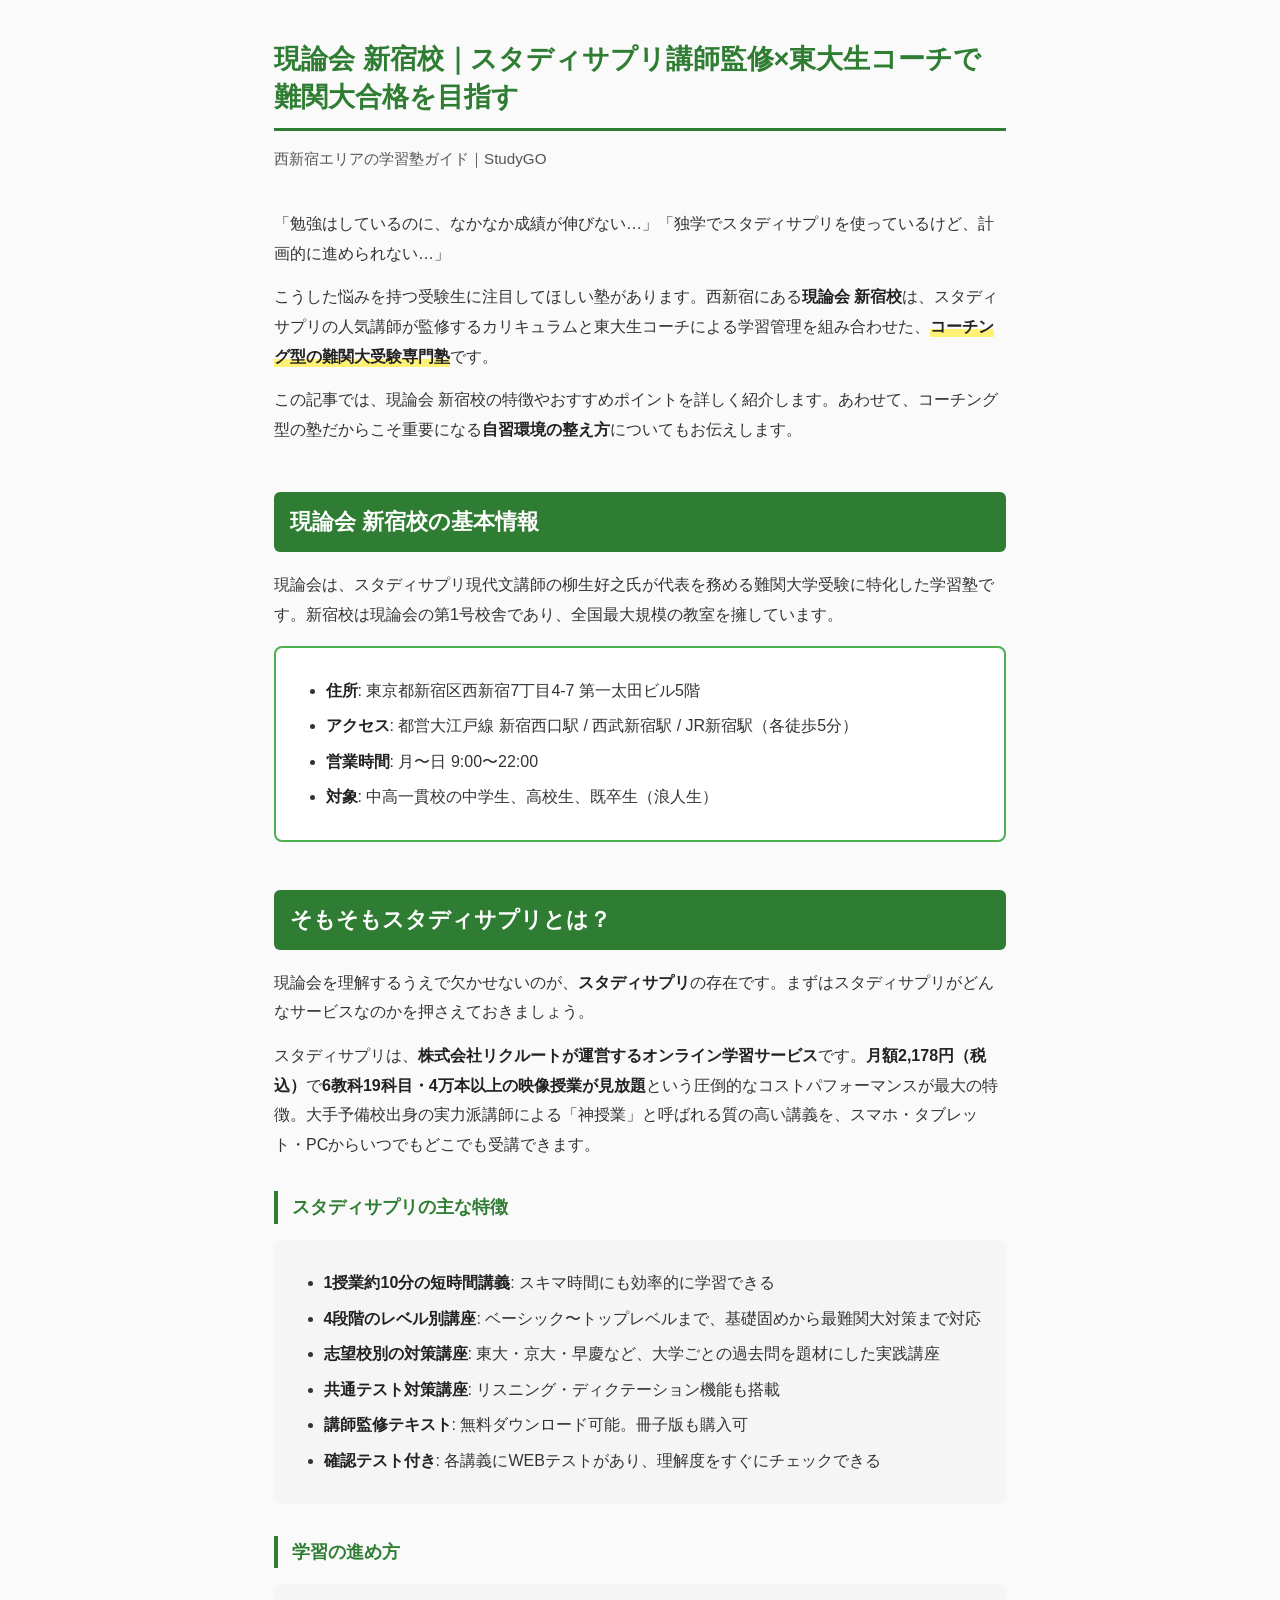
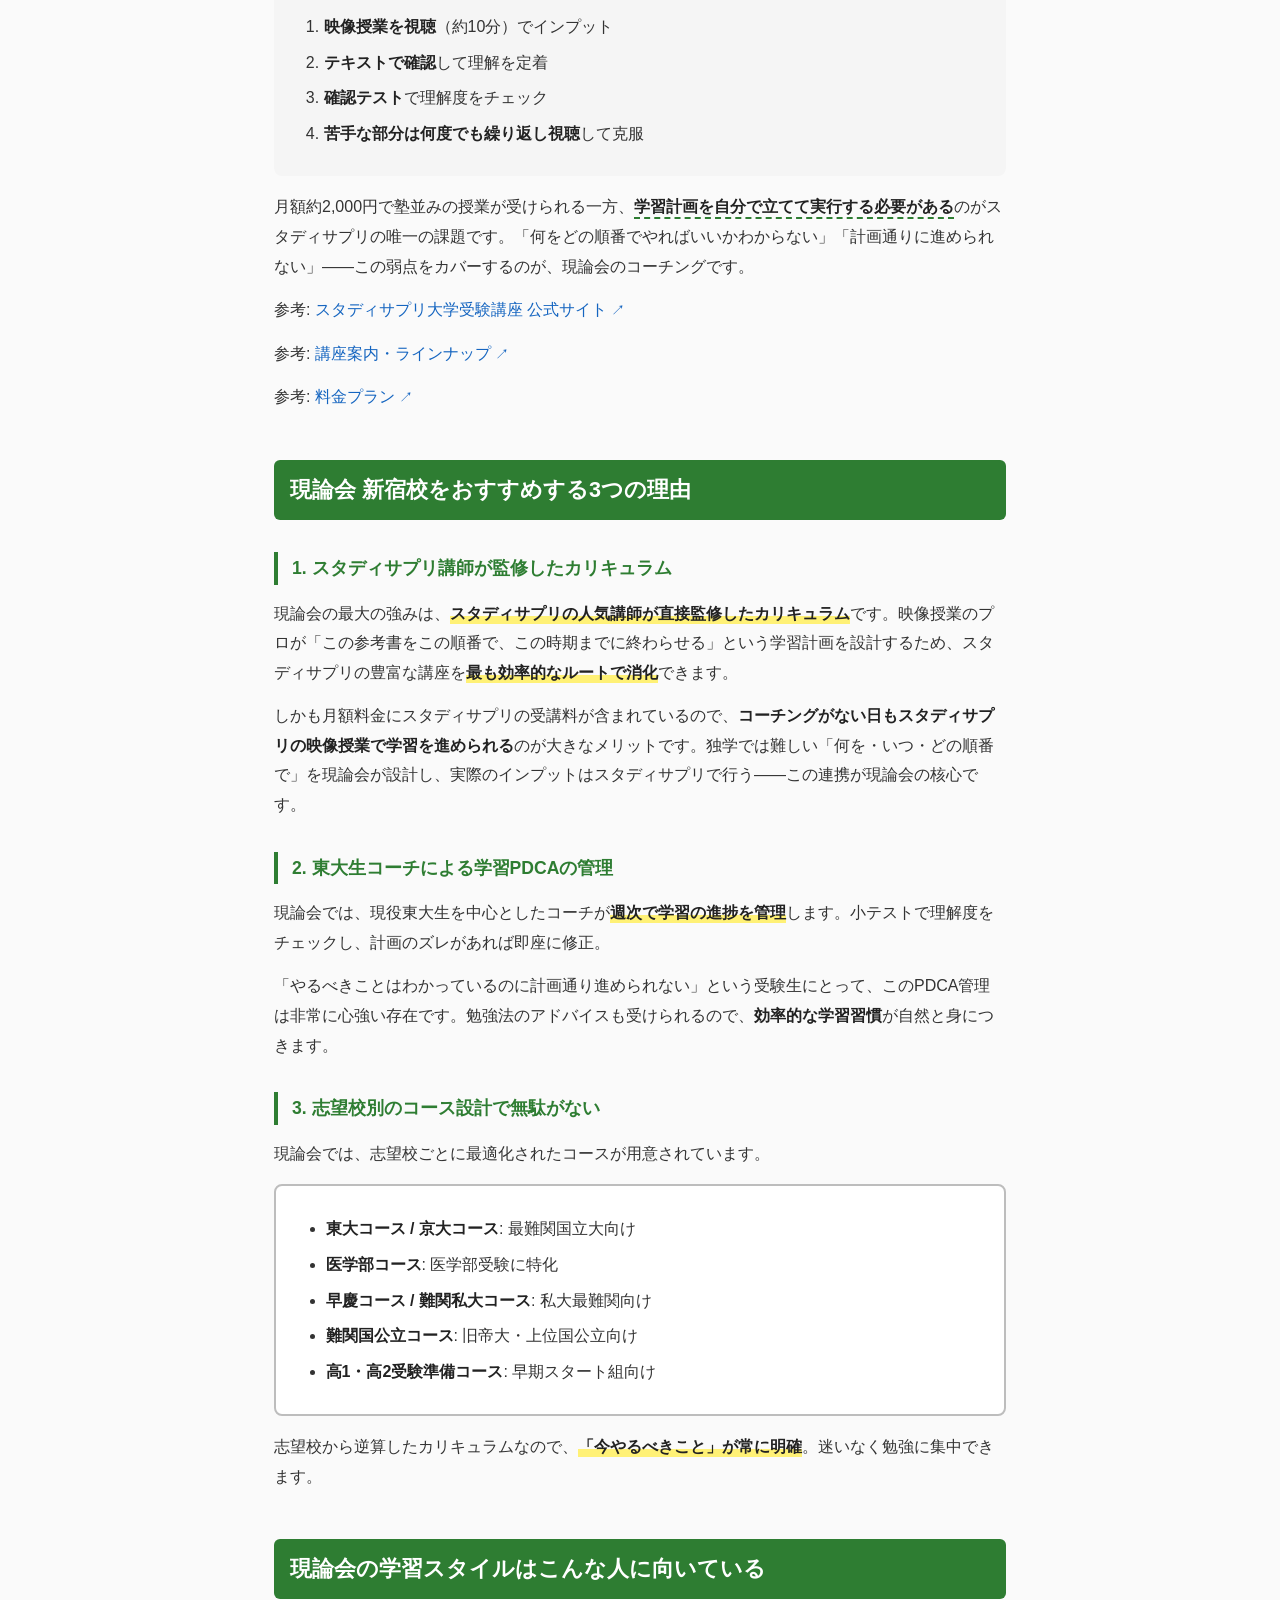
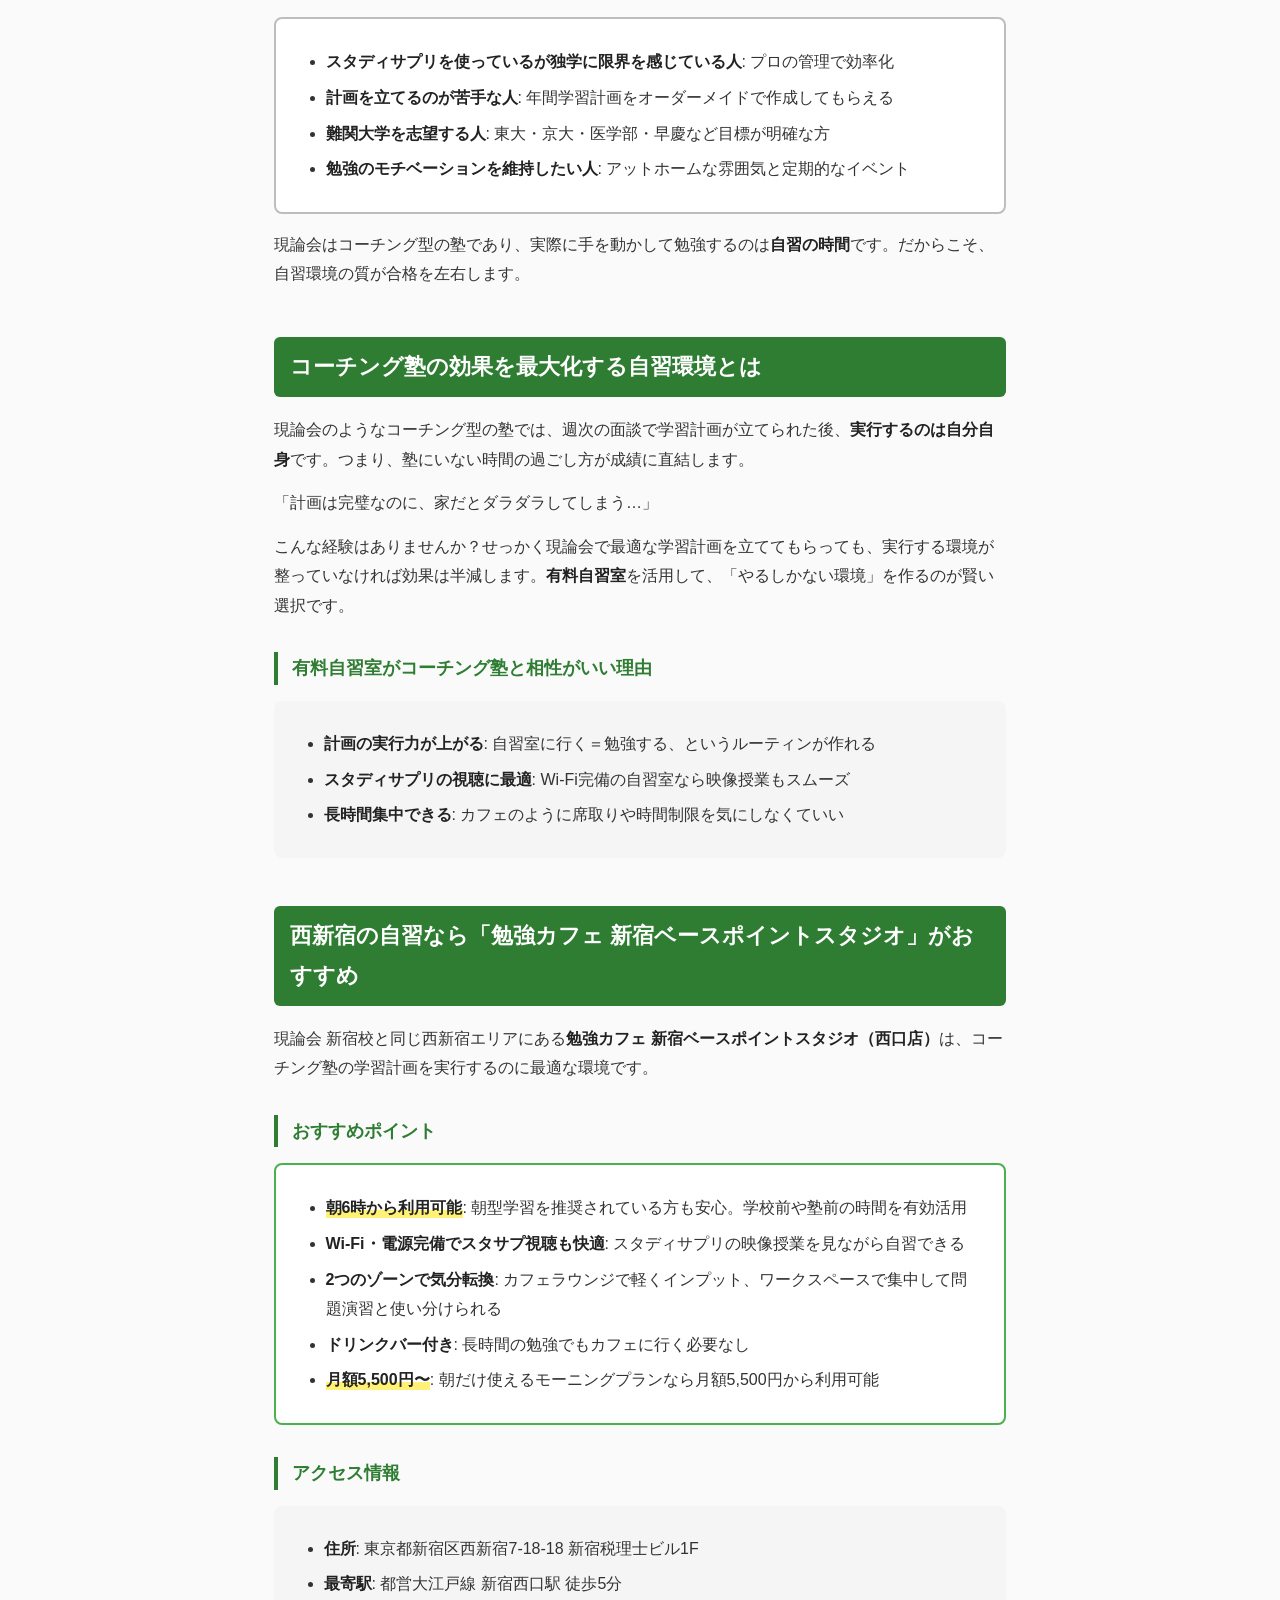
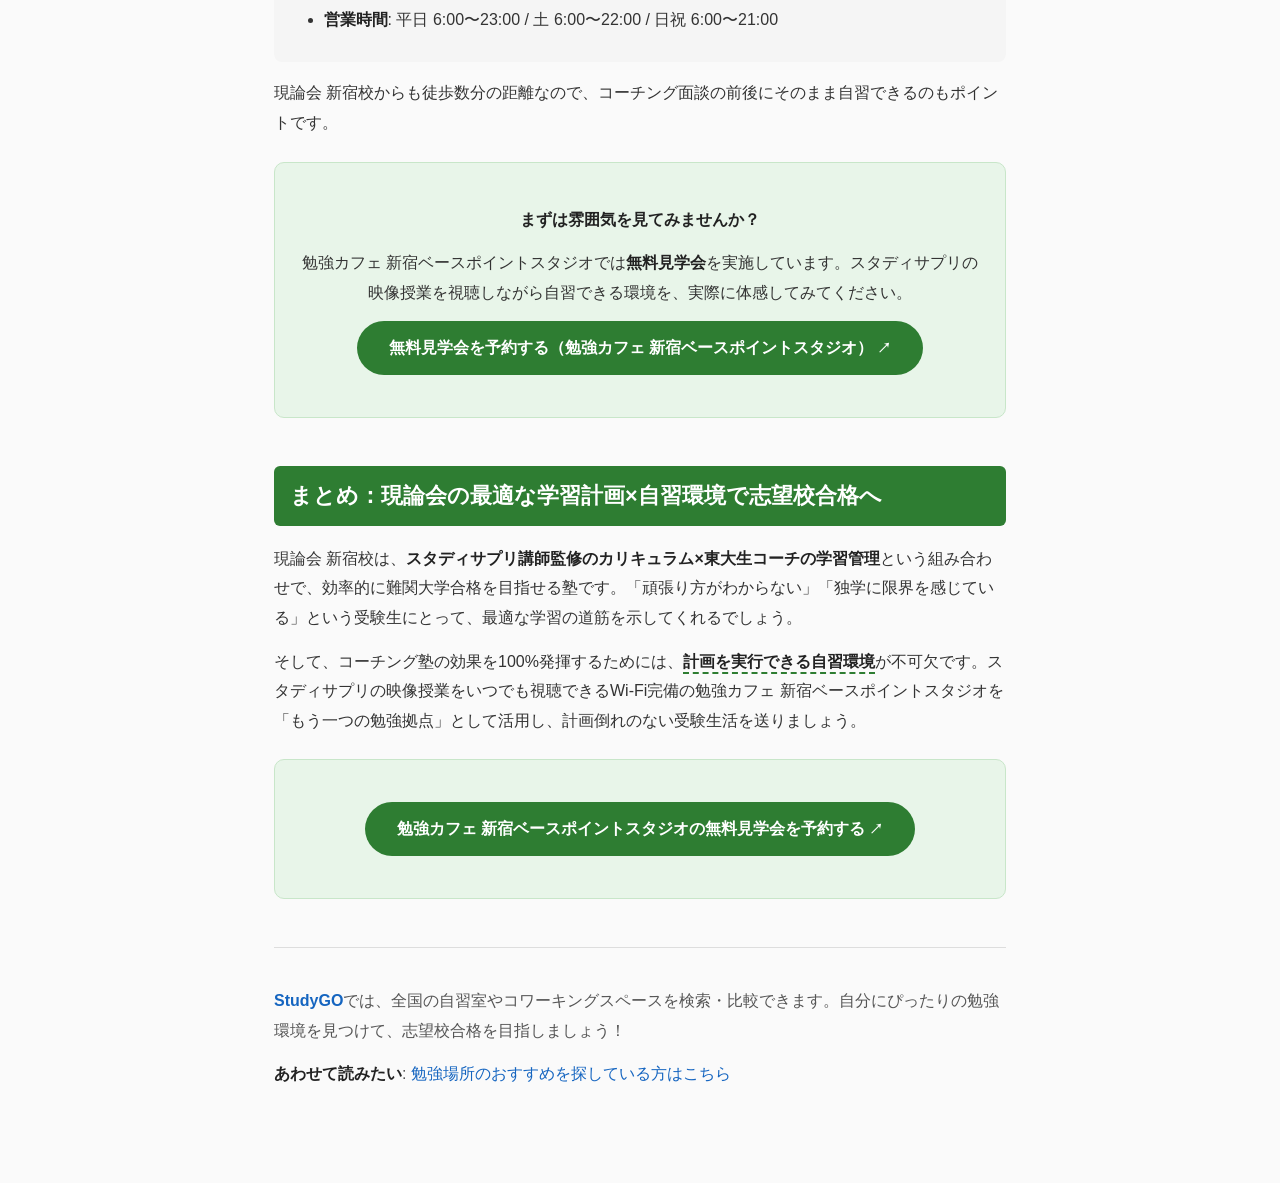
==== method-nishishinjuku-genronkai/index.html @ 53357ada "Add genronkai article preview and index page Co-Authored-By: Claude Opus 4.6 (1M context) <noreply@a" ====
<!DOCTYPE html>
<html lang="ja">
<head>
<meta charset="UTF-8">
<meta name="viewport" content="width=device-width, initial-scale=1.0">
<title>現論会 新宿校｜スタディサプリ講師監修×東大生コーチで難関大合格</title>
<style>
  :root {
    --green: #2e7d32;
    --green-light: #e8f5e9;
    --green-border: #4caf50;
    --gray-bg: #f5f5f5;
    --gray-border: #bdbdbd;
    --text: #333;
    --text-light: #555;
    --marker: linear-gradient(transparent 60%, #fff176 60%);
    --link: #1565c0;
  }
  * { box-sizing: border-box; margin: 0; padding: 0; }
  body {
    font-family: "Hiragino Kaku Gothic ProN", "Noto Sans JP", "Yu Gothic", sans-serif;
    color: var(--text);
    line-height: 1.85;
    max-width: 780px;
    margin: 0 auto;
    padding: 40px 24px 80px;
    background: #fafafa;
  }
  h1 {
    font-size: 1.7rem;
    line-height: 1.4;
    margin-bottom: 12px;
    color: var(--green);
    border-bottom: 3px solid var(--green);
    padding-bottom: 12px;
  }
  .subtitle {
    font-size: 0.95rem;
    color: var(--text-light);
    margin-bottom: 36px;
  }
  h2 {
    font-size: 1.35rem;
    margin: 48px 0 18px;
    padding: 10px 16px;
    background: var(--green);
    color: #fff;
    border-radius: 6px;
  }
  h3 {
    font-size: 1.1rem;
    margin: 32px 0 14px;
    padding-left: 14px;
    border-left: 4px solid var(--green);
    color: var(--green);
  }
  p { margin: 14px 0; font-size: 1rem; }
  a { color: var(--link); text-decoration: none; }
  a:hover { text-decoration: underline; }
  ul, ol { margin: 10px 0; padding-left: 1.6em; }
  li { margin: 6px 0; }
  strong { color: #222; }

  /* WordPress custom classes */
  .line_marker { background: var(--marker); padding: 2px 0; }
  .line_dashed { border-bottom: 2px dashed var(--green); padding-bottom: 2px; }
  .border_green {
    border: 2px solid var(--green-border);
    border-radius: 8px;
    padding: 18px 24px;
    margin: 16px 0;
    background: #fff;
  }
  .border_gray {
    border: 2px solid var(--gray-border);
    border-radius: 8px;
    padding: 18px 24px;
    margin: 16px 0;
    background: #fff;
  }
  .bg_gray {
    background: var(--gray-bg);
    border-radius: 8px;
    padding: 18px 24px;
    margin: 16px 0;
  }
  .bg_green_light {
    background: var(--green-light);
    border-radius: 10px;
    padding: 28px 24px;
    margin: 24px 0;
    border: 1px solid #c8e6c9;
  }
  .alC { text-align: center; }
  .out_link::after { content: " \2197"; font-size: 0.85em; }

  /* CTA button style */
  .bg_green_light a.out_link {
    display: inline-block;
    background: var(--green);
    color: #fff;
    padding: 12px 32px;
    border-radius: 30px;
    font-weight: bold;
    font-size: 1rem;
    transition: background 0.2s;
  }
  .bg_green_light a.out_link:hover {
    background: #1b5e20;
    text-decoration: none;
  }
  .bg_green_light a.out_link::after { content: " \2197"; }

  /* footer */
  .article-footer {
    margin-top: 48px;
    padding-top: 24px;
    border-top: 1px solid #ddd;
    font-size: 0.9rem;
    color: var(--text-light);
  }

  @media (max-width: 600px) {
    body { padding: 20px 16px 60px; }
    h1 { font-size: 1.35rem; }
    h2 { font-size: 1.15rem; }
    .bg_green_light { padding: 20px 16px; }
  }
</style>
</head>
<body>

<h1>現論会 新宿校｜スタディサプリ講師監修×東大生コーチで難関大合格を目指す</h1>
<p class="subtitle">西新宿エリアの学習塾ガイド｜StudyGO</p>

<p>「勉強はしているのに、なかなか成績が伸びない…」「独学でスタディサプリを使っているけど、計画的に進められない…」</p>

<p>こうした悩みを持つ受験生に注目してほしい塾があります。西新宿にある<strong>現論会 新宿校</strong>は、スタディサプリの人気講師が監修するカリキュラムと東大生コーチによる学習管理を組み合わせた、<strong><span class="line_marker">コーチング型の難関大受験専門塾</span></strong>です。</p>

<p>この記事では、現論会 新宿校の特徴やおすすめポイントを詳しく紹介します。あわせて、コーチング型の塾だからこそ重要になる<strong>自習環境の整え方</strong>についてもお伝えします。</p>

<h2>現論会 新宿校の基本情報</h2>

<p>現論会は、スタディサプリ現代文講師の柳生好之氏が代表を務める難関大学受験に特化した学習塾です。新宿校は現論会の第1号校舎であり、全国最大規模の教室を擁しています。</p>

<div class="border_green">
<ul>
<li><strong>住所</strong>: 東京都新宿区西新宿7丁目4-7 第一太田ビル5階</li>
<li><strong>アクセス</strong>: 都営大江戸線 新宿西口駅 / 西武新宿駅 / JR新宿駅（各徒歩5分）</li>
<li><strong>営業時間</strong>: 月〜日 9:00〜22:00</li>
<li><strong>対象</strong>: 中高一貫校の中学生、高校生、既卒生（浪人生）</li>
</ul>
</div>

<h2>そもそもスタディサプリとは？</h2>

<p>現論会を理解するうえで欠かせないのが、<strong>スタディサプリ</strong>の存在です。まずはスタディサプリがどんなサービスなのかを押さえておきましょう。</p>

<p>スタディサプリは、<strong>株式会社リクルートが運営するオンライン学習サービス</strong>です。<strong>月額2,178円（税込）</strong>で<strong>6教科19科目・4万本以上の映像授業が見放題</strong>という圧倒的なコストパフォーマンスが最大の特徴。大手予備校出身の実力派講師による「神授業」と呼ばれる質の高い講義を、スマホ・タブレット・PCからいつでもどこでも受講できます。</p>

<h3>スタディサプリの主な特徴</h3>

<div class="bg_gray">
<ul>
<li><strong>1授業約10分の短時間講義</strong>: スキマ時間にも効率的に学習できる</li>
<li><strong>4段階のレベル別講座</strong>: ベーシック〜トップレベルまで、基礎固めから最難関大対策まで対応</li>
<li><strong>志望校別の対策講座</strong>: 東大・京大・早慶など、大学ごとの過去問を題材にした実践講座</li>
<li><strong>共通テスト対策講座</strong>: リスニング・ディクテーション機能も搭載</li>
<li><strong>講師監修テキスト</strong>: 無料ダウンロード可能。冊子版も購入可</li>
<li><strong>確認テスト付き</strong>: 各講義にWEBテストがあり、理解度をすぐにチェックできる</li>
</ul>
</div>

<h3>学習の進め方</h3>

<div class="bg_gray">
<ol>
<li><strong>映像授業を視聴</strong>（約10分）でインプット</li>
<li><strong>テキストで確認</strong>して理解を定着</li>
<li><strong>確認テスト</strong>で理解度をチェック</li>
<li><strong>苦手な部分は何度でも繰り返し視聴</strong>して克服</li>
</ol>
</div>

<p>月額約2,000円で塾並みの授業が受けられる一方、<strong><span class="line_dashed">学習計画を自分で立てて実行する必要がある</span></strong>のがスタディサプリの唯一の課題です。「何をどの順番でやればいいかわからない」「計画通りに進められない」——この弱点をカバーするのが、現論会のコーチングです。</p>

<p>参考: <a class="out_link" href="https://studysapuri.jp/course/entrance-exam/" target="_blank" rel="noopener">スタディサプリ大学受験講座 公式サイト</a></p>
<p>参考: <a class="out_link" href="https://studysapuri.jp/course/entrance-exam/lineup/" target="_blank" rel="noopener">講座案内・ラインナップ</a></p>
<p>参考: <a class="out_link" href="https://studysapuri.jp/course/entrance-exam/pricing/" target="_blank" rel="noopener">料金プラン</a></p>

<h2>現論会 新宿校をおすすめする3つの理由</h2>

<h3>1. スタディサプリ講師が監修したカリキュラム</h3>

<p>現論会の最大の強みは、<strong><span class="line_marker">スタディサプリの人気講師が直接監修したカリキュラム</span></strong>です。映像授業のプロが「この参考書をこの順番で、この時期までに終わらせる」という学習計画を設計するため、スタディサプリの豊富な講座を<strong><span class="line_marker">最も効率的なルートで消化</span></strong>できます。</p>

<p>しかも月額料金にスタディサプリの受講料が含まれているので、<strong>コーチングがない日もスタディサプリの映像授業で学習を進められる</strong>のが大きなメリットです。独学では難しい「何を・いつ・どの順番で」を現論会が設計し、実際のインプットはスタディサプリで行う——この連携が現論会の核心です。</p>

<h3>2. 東大生コーチによる学習PDCAの管理</h3>

<p>現論会では、現役東大生を中心としたコーチが<strong><span class="line_marker">週次で学習の進捗を管理</span></strong>します。小テストで理解度をチェックし、計画のズレがあれば即座に修正。</p>

<p>「やるべきことはわかっているのに計画通り進められない」という受験生にとって、このPDCA管理は非常に心強い存在です。勉強法のアドバイスも受けられるので、<strong>効率的な学習習慣</strong>が自然と身につきます。</p>

<h3>3. 志望校別のコース設計で無駄がない</h3>

<p>現論会では、志望校ごとに最適化されたコースが用意されています。</p>

<div class="border_gray">
<ul>
<li><strong>東大コース / 京大コース</strong>: 最難関国立大向け</li>
<li><strong>医学部コース</strong>: 医学部受験に特化</li>
<li><strong>早慶コース / 難関私大コース</strong>: 私大最難関向け</li>
<li><strong>難関国公立コース</strong>: 旧帝大・上位国公立向け</li>
<li><strong>高1・高2受験準備コース</strong>: 早期スタート組向け</li>
</ul>
</div>

<p>志望校から逆算したカリキュラムなので、<strong><span class="line_marker">「今やるべきこと」が常に明確</span></strong>。迷いなく勉強に集中できます。</p>

<h2>現論会の学習スタイルはこんな人に向いている</h2>

<div class="border_gray">
<ul>
<li><strong>スタディサプリを使っているが独学に限界を感じている人</strong>: プロの管理で効率化</li>
<li><strong>計画を立てるのが苦手な人</strong>: 年間学習計画をオーダーメイドで作成してもらえる</li>
<li><strong>難関大学を志望する人</strong>: 東大・京大・医学部・早慶など目標が明確な方</li>
<li><strong>勉強のモチベーションを維持したい人</strong>: アットホームな雰囲気と定期的なイベント</li>
</ul>
</div>

<p>現論会はコーチング型の塾であり、実際に手を動かして勉強するのは<strong>自習の時間</strong>です。だからこそ、自習環境の質が合格を左右します。</p>

<h2>コーチング塾の効果を最大化する自習環境とは</h2>

<p>現論会のようなコーチング型の塾では、週次の面談で学習計画が立てられた後、<strong>実行するのは自分自身</strong>です。つまり、塾にいない時間の過ごし方が成績に直結します。</p>

<p>「計画は完璧なのに、家だとダラダラしてしまう…」</p>

<p>こんな経験はありませんか？せっかく現論会で最適な学習計画を立ててもらっても、実行する環境が整っていなければ効果は半減します。<strong>有料自習室</strong>を活用して、「やるしかない環境」を作るのが賢い選択です。</p>

<h3>有料自習室がコーチング塾と相性がいい理由</h3>

<div class="bg_gray">
<ul>
<li><strong>計画の実行力が上がる</strong>: 自習室に行く＝勉強する、というルーティンが作れる</li>
<li><strong>スタディサプリの視聴に最適</strong>: Wi-Fi完備の自習室なら映像授業もスムーズ</li>
<li><strong>長時間集中できる</strong>: カフェのように席取りや時間制限を気にしなくていい</li>
</ul>
</div>

<h2>西新宿の自習なら「勉強カフェ 新宿ベースポイントスタジオ」がおすすめ</h2>

<p>現論会 新宿校と同じ西新宿エリアにある<strong>勉強カフェ 新宿ベースポイントスタジオ（西口店）</strong>は、コーチング塾の学習計画を実行するのに最適な環境です。</p>

<h3>おすすめポイント</h3>

<div class="border_green">
<ul>
<li><strong><span class="line_marker">朝6時から利用可能</span></strong>: 朝型学習を推奨されている方も安心。学校前や塾前の時間を有効活用</li>
<li><strong>Wi-Fi・電源完備でスタサプ視聴も快適</strong>: スタディサプリの映像授業を見ながら自習できる</li>
<li><strong>2つのゾーンで気分転換</strong>: カフェラウンジで軽くインプット、ワークスペースで集中して問題演習と使い分けられる</li>
<li><strong>ドリンクバー付き</strong>: 長時間の勉強でもカフェに行く必要なし</li>
<li><strong><span class="line_marker">月額5,500円〜</span></strong>: 朝だけ使えるモーニングプランなら月額5,500円から利用可能</li>
</ul>
</div>

<h3>アクセス情報</h3>

<div class="bg_gray">
<ul>
<li><strong>住所</strong>: 東京都新宿区西新宿7-18-18 新宿税理士ビル1F</li>
<li><strong>最寄駅</strong>: 都営大江戸線 新宿西口駅 徒歩5分</li>
<li><strong>営業時間</strong>: 平日 6:00〜23:00 / 土 6:00〜22:00 / 日祝 6:00〜21:00</li>
</ul>
</div>

<p>現論会 新宿校からも徒歩数分の距離なので、コーチング面談の前後にそのまま自習できるのもポイントです。</p>

<div class="bg_green_light">
<div class="alC">
<p><strong>まずは雰囲気を見てみませんか？</strong></p>
<p>勉強カフェ 新宿ベースポイントスタジオでは<strong>無料見学会</strong>を実施しています。スタディサプリの映像授業を視聴しながら自習できる環境を、実際に体感してみてください。</p>
<p><a class="out_link" href="https://www.bpstudio.jp/reserve" target="_blank" rel="noopener">無料見学会を予約する（勉強カフェ 新宿ベースポイントスタジオ）</a></p>
</div>
</div>

<h2>まとめ：現論会の最適な学習計画×自習環境で志望校合格へ</h2>

<p>現論会 新宿校は、<strong>スタディサプリ講師監修のカリキュラム×東大生コーチの学習管理</strong>という組み合わせで、効率的に難関大学合格を目指せる塾です。「頑張り方がわからない」「独学に限界を感じている」という受験生にとって、最適な学習の道筋を示してくれるでしょう。</p>

<p>そして、コーチング塾の効果を100%発揮するためには、<strong><span class="line_dashed">計画を実行できる自習環境</span></strong>が不可欠です。スタディサプリの映像授業をいつでも視聴できるWi-Fi完備の勉強カフェ 新宿ベースポイントスタジオを「もう一つの勉強拠点」として活用し、計画倒れのない受験生活を送りましょう。</p>

<div class="bg_green_light">
<div class="alC">
<p><a class="out_link" href="https://www.bpstudio.jp/reserve" target="_blank" rel="noopener">勉強カフェ 新宿ベースポイントスタジオの無料見学会を予約する</a></p>
</div>
</div>

<div class="article-footer">
<p><strong><a href="https://studygo.jp/">StudyGO</a></strong>では、全国の自習室やコワーキングスペースを検索・比較できます。自分にぴったりの勉強環境を見つけて、志望校合格を目指しましょう！</p>
<p style="margin-top:8px;"><strong>あわせて読みたい</strong>: <a href="https://studygo.jp/magazine/method/970">勉強場所のおすすめを探している方はこちら</a></p>
</div>

</body>
</html>
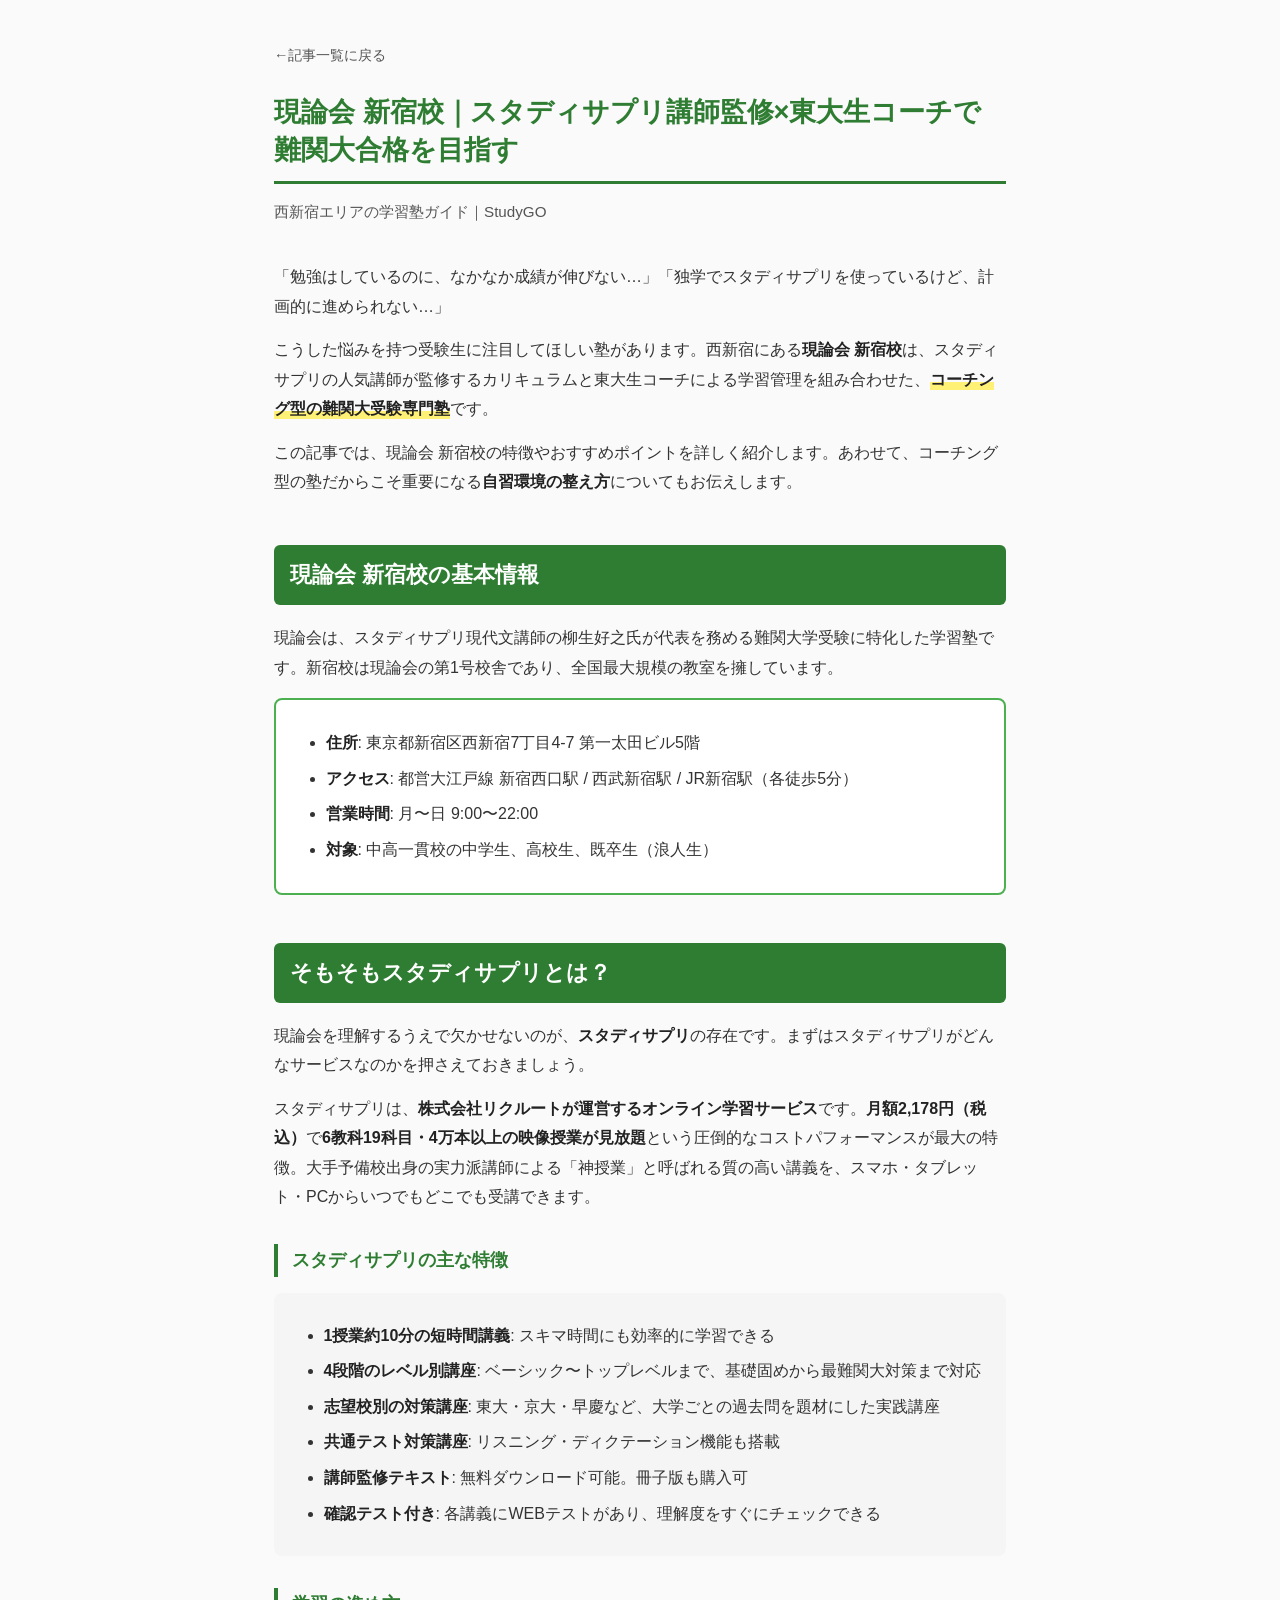
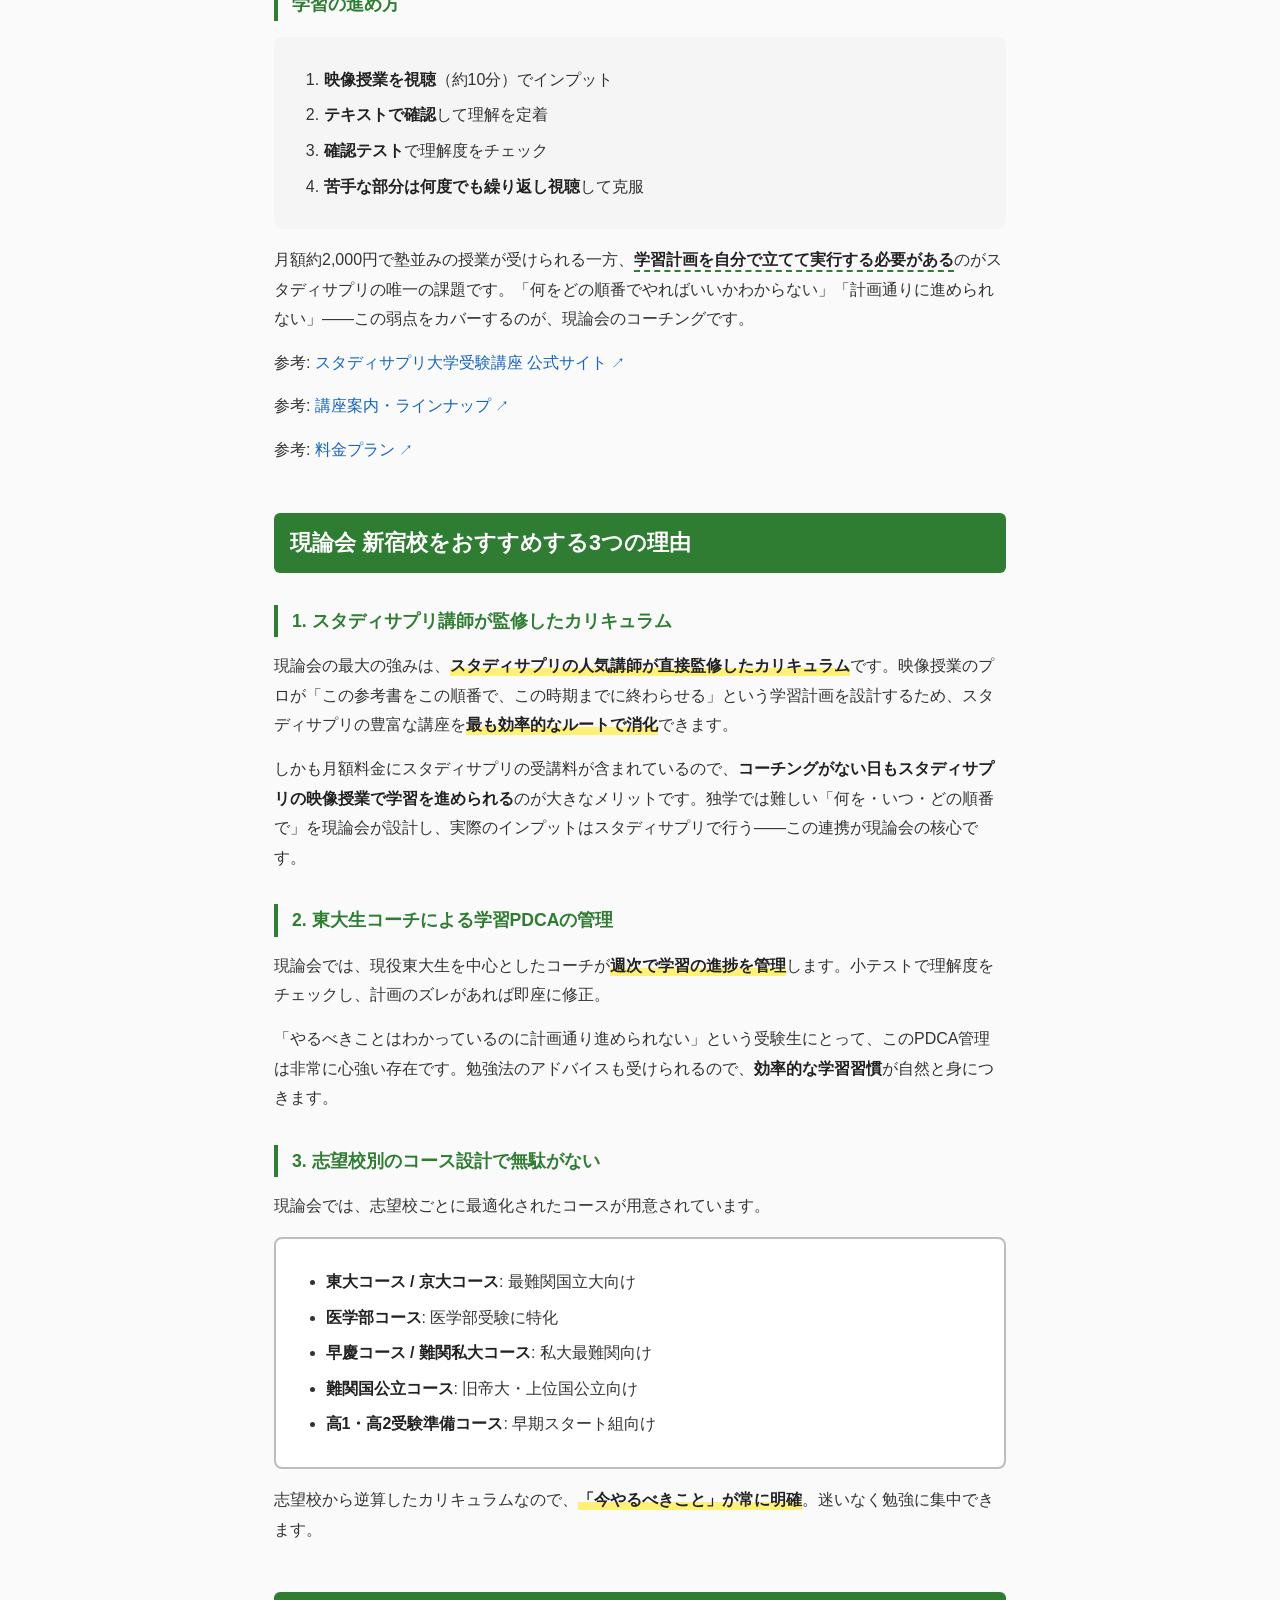
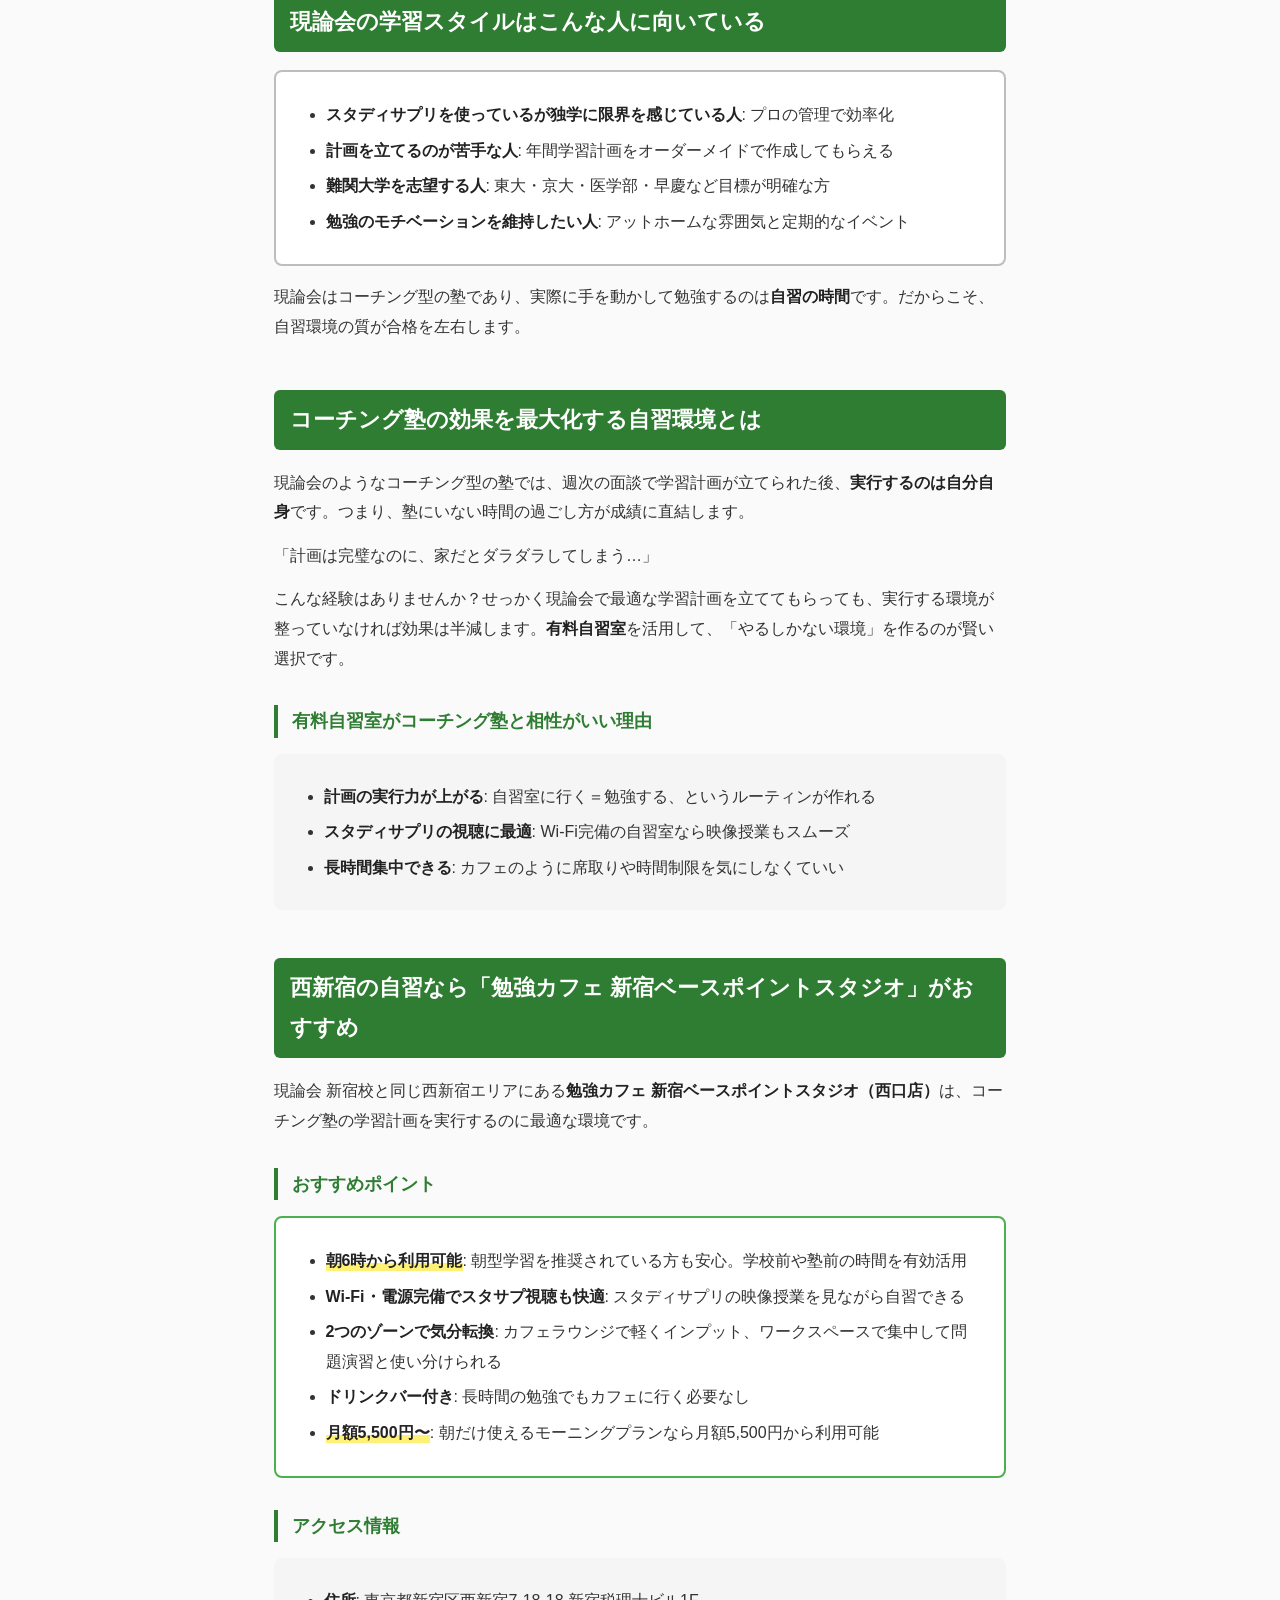
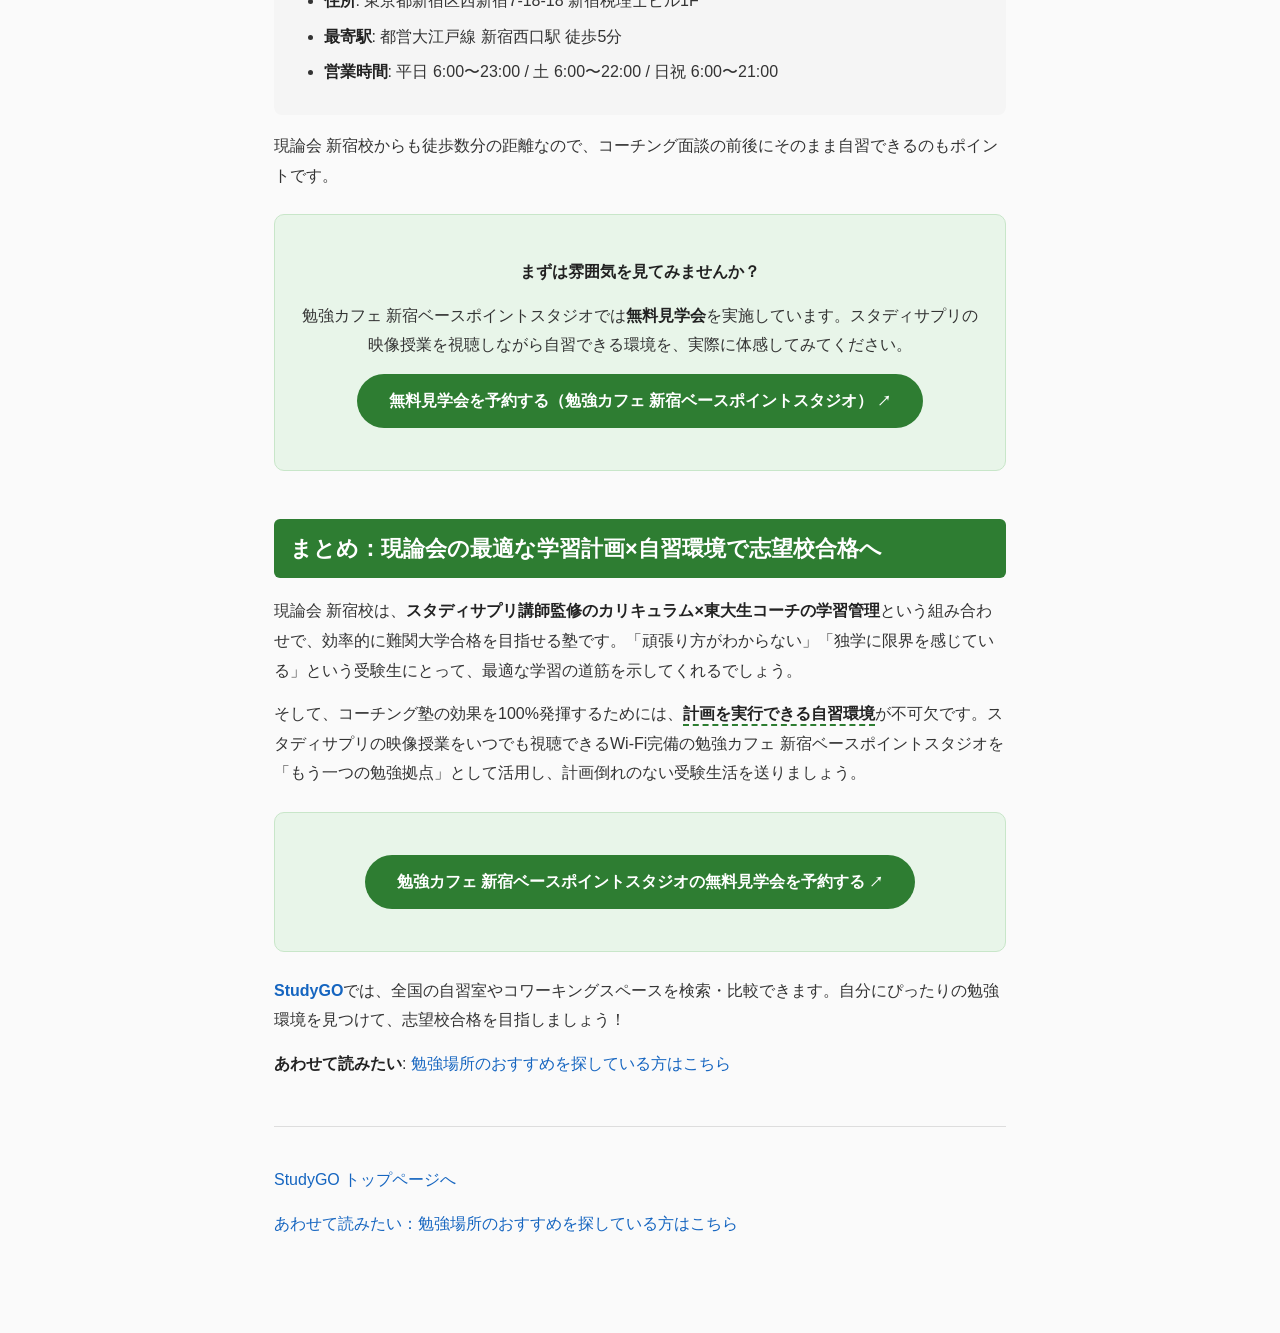
==== commit bfc29db4: "Add all 4 article previews with shared CSS and index page - 武田塾、SEG、キズキ共育塾、現論会の4記事 - 共通style.cssに分離 " ====
--- a/method-nishishinjuku-genronkai/index.html
+++ b/method-nishishinjuku-genronkai/index.html
@@ -4,135 +4,17 @@
 <meta charset="UTF-8">
 <meta name="viewport" content="width=device-width, initial-scale=1.0">
 <title>現論会 新宿校｜スタディサプリ講師監修×東大生コーチで難関大合格</title>
-<style>
-  :root {
-    --green: #2e7d32;
-    --green-light: #e8f5e9;
-    --green-border: #4caf50;
-    --gray-bg: #f5f5f5;
-    --gray-border: #bdbdbd;
-    --text: #333;
-    --text-light: #555;
-    --marker: linear-gradient(transparent 60%, #fff176 60%);
-    --link: #1565c0;
-  }
-  * { box-sizing: border-box; margin: 0; padding: 0; }
-  body {
-    font-family: "Hiragino Kaku Gothic ProN", "Noto Sans JP", "Yu Gothic", sans-serif;
-    color: var(--text);
-    line-height: 1.85;
-    max-width: 780px;
-    margin: 0 auto;
-    padding: 40px 24px 80px;
-    background: #fafafa;
-  }
-  h1 {
-    font-size: 1.7rem;
-    line-height: 1.4;
-    margin-bottom: 12px;
-    color: var(--green);
-    border-bottom: 3px solid var(--green);
-    padding-bottom: 12px;
-  }
-  .subtitle {
-    font-size: 0.95rem;
-    color: var(--text-light);
-    margin-bottom: 36px;
-  }
-  h2 {
-    font-size: 1.35rem;
-    margin: 48px 0 18px;
-    padding: 10px 16px;
-    background: var(--green);
-    color: #fff;
-    border-radius: 6px;
-  }
-  h3 {
-    font-size: 1.1rem;
-    margin: 32px 0 14px;
-    padding-left: 14px;
-    border-left: 4px solid var(--green);
-    color: var(--green);
-  }
-  p { margin: 14px 0; font-size: 1rem; }
-  a { color: var(--link); text-decoration: none; }
-  a:hover { text-decoration: underline; }
-  ul, ol { margin: 10px 0; padding-left: 1.6em; }
-  li { margin: 6px 0; }
-  strong { color: #222; }
-
-  /* WordPress custom classes */
-  .line_marker { background: var(--marker); padding: 2px 0; }
-  .line_dashed { border-bottom: 2px dashed var(--green); padding-bottom: 2px; }
-  .border_green {
-    border: 2px solid var(--green-border);
-    border-radius: 8px;
-    padding: 18px 24px;
-    margin: 16px 0;
-    background: #fff;
-  }
-  .border_gray {
-    border: 2px solid var(--gray-border);
-    border-radius: 8px;
-    padding: 18px 24px;
-    margin: 16px 0;
-    background: #fff;
-  }
-  .bg_gray {
-    background: var(--gray-bg);
-    border-radius: 8px;
-    padding: 18px 24px;
-    margin: 16px 0;
-  }
-  .bg_green_light {
-    background: var(--green-light);
-    border-radius: 10px;
-    padding: 28px 24px;
-    margin: 24px 0;
-    border: 1px solid #c8e6c9;
-  }
-  .alC { text-align: center; }
-  .out_link::after { content: " \2197"; font-size: 0.85em; }
-
-  /* CTA button style */
-  .bg_green_light a.out_link {
-    display: inline-block;
-    background: var(--green);
-    color: #fff;
-    padding: 12px 32px;
-    border-radius: 30px;
-    font-weight: bold;
-    font-size: 1rem;
-    transition: background 0.2s;
-  }
-  .bg_green_light a.out_link:hover {
-    background: #1b5e20;
-    text-decoration: none;
-  }
-  .bg_green_light a.out_link::after { content: " \2197"; }
-
-  /* footer */
-  .article-footer {
-    margin-top: 48px;
-    padding-top: 24px;
-    border-top: 1px solid #ddd;
-    font-size: 0.9rem;
-    color: var(--text-light);
-  }
-
-  @media (max-width: 600px) {
-    body { padding: 20px 16px 60px; }
-    h1 { font-size: 1.35rem; }
-    h2 { font-size: 1.15rem; }
-    .bg_green_light { padding: 20px 16px; }
-  }
-</style>
+<link rel="stylesheet" href="../style.css">
 </head>
 <body>
+<div class="container">
+
+<a class="back-link" href="../">記事一覧に戻る</a>
 
 <h1>現論会 新宿校｜スタディサプリ講師監修×東大生コーチで難関大合格を目指す</h1>
 <p class="subtitle">西新宿エリアの学習塾ガイド｜StudyGO</p>
 
+<article>
 <p>「勉強はしているのに、なかなか成績が伸びない…」「独学でスタディサプリを使っているけど、計画的に進められない…」</p>
 
 <p>こうした悩みを持つ受験生に注目してほしい塾があります。西新宿にある<strong>現論会 新宿校</strong>は、スタディサプリの人気講師が監修するカリキュラムと東大生コーチによる学習管理を組み合わせた、<strong><span class="line_marker">コーチング型の難関大受験専門塾</span></strong>です。</p>
@@ -281,7 +163,7 @@
 <div class="alC">
 <p><strong>まずは雰囲気を見てみませんか？</strong></p>
 <p>勉強カフェ 新宿ベースポイントスタジオでは<strong>無料見学会</strong>を実施しています。スタディサプリの映像授業を視聴しながら自習できる環境を、実際に体感してみてください。</p>
-<p><a class="out_link" href="https://www.bpstudio.jp/reserve" target="_blank" rel="noopener">無料見学会を予約する（勉強カフェ 新宿ベースポイントスタジオ）</a></p>
+<p><strong><a class="out_link" href="https://www.bpstudio.jp/reserve" target="_blank" rel="noopener">無料見学会を予約する（勉強カフェ 新宿ベースポイントスタジオ）</a></strong></p>
 </div>
 </div>
 
@@ -293,14 +175,20 @@
 
 <div class="bg_green_light">
 <div class="alC">
-<p><a class="out_link" href="https://www.bpstudio.jp/reserve" target="_blank" rel="noopener">勉強カフェ 新宿ベースポイントスタジオの無料見学会を予約する</a></p>
+<p><strong><a class="out_link" href="https://www.bpstudio.jp/reserve" target="_blank" rel="noopener">勉強カフェ 新宿ベースポイントスタジオの無料見学会を予約する</a></strong></p>
 </div>
 </div>
 
+<p><strong><a href="https://studygo.jp/">StudyGO</a></strong>では、全国の自習室やコワーキングスペースを検索・比較できます。自分にぴったりの勉強環境を見つけて、志望校合格を目指しましょう！</p>
+
+<p><strong>あわせて読みたい</strong>: <a href="/magazine/method/970">勉強場所のおすすめを探している方はこちら</a></p>
+</article>
+
 <div class="article-footer">
-<p><strong><a href="https://studygo.jp/">StudyGO</a></strong>では、全国の自習室やコワーキングスペースを検索・比較できます。自分にぴったりの勉強環境を見つけて、志望校合格を目指しましょう！</p>
-<p style="margin-top:8px;"><strong>あわせて読みたい</strong>: <a href="https://studygo.jp/magazine/method/970">勉強場所のおすすめを探している方はこちら</a></p>
+<p><a href="https://studygo.jp/">StudyGO トップページへ</a></p>
+<p><a href="https://studygo.jp/magazine/method/970">あわせて読みたい：勉強場所のおすすめを探している方はこちら</a></p>
 </div>
 
+</div>
 </body>
-</html>+</html>
--- a/style.css
+++ b/style.css
@@ -0,0 +1,53 @@
+:root {
+  --green: #2e7d32;
+  --green-light: #e8f5e9;
+  --green-border: #4caf50;
+  --gray-bg: #f5f5f5;
+  --gray-border: #bdbdbd;
+  --text: #333;
+  --text-light: #555;
+  --marker: linear-gradient(transparent 60%, #fff176 60%);
+  --link: #1565c0;
+}
+* { box-sizing: border-box; margin: 0; padding: 0; }
+body {
+  font-family: "Hiragino Kaku Gothic ProN", "Noto Sans JP", "Yu Gothic", sans-serif;
+  color: var(--text); line-height: 1.85;
+  max-width: 780px; margin: 0 auto; padding: 40px 24px 80px; background: #fafafa;
+}
+h1 { font-size: 1.7rem; line-height: 1.4; margin-bottom: 12px; color: var(--green); border-bottom: 3px solid var(--green); padding-bottom: 12px; }
+.subtitle { font-size: 0.95rem; color: var(--text-light); margin-bottom: 36px; }
+h2 { font-size: 1.35rem; margin: 48px 0 18px; padding: 10px 16px; background: var(--green); color: #fff; border-radius: 6px; }
+h3 { font-size: 1.1rem; margin: 32px 0 14px; padding-left: 14px; border-left: 4px solid var(--green); color: var(--green); }
+p { margin: 14px 0; font-size: 1rem; }
+a { color: var(--link); text-decoration: none; }
+a:hover { text-decoration: underline; }
+ul, ol { margin: 10px 0; padding-left: 1.6em; }
+li { margin: 6px 0; }
+strong { color: #222; }
+table { width: 100%; border-collapse: collapse; margin: 8px 0; }
+th, td { border: 1px solid #ccc; padding: 10px 12px; text-align: left; font-size: 0.95rem; }
+th { background: var(--green); color: #fff; font-weight: bold; }
+tr:nth-child(even) { background: #f9f9f9; }
+.line_marker { background: var(--marker); padding: 2px 0; }
+.line_dashed { border-bottom: 2px dashed var(--green); padding-bottom: 2px; }
+.border_green { border: 2px solid var(--green-border); border-radius: 8px; padding: 18px 24px; margin: 16px 0; background: #fff; }
+.border_gray { border: 2px solid var(--gray-border); border-radius: 8px; padding: 18px 24px; margin: 16px 0; background: #fff; }
+.bg_gray { background: var(--gray-bg); border-radius: 8px; padding: 18px 24px; margin: 16px 0; }
+.bg_green_light { background: var(--green-light); border-radius: 10px; padding: 28px 24px; margin: 24px 0; border: 1px solid #c8e6c9; }
+.alC { text-align: center; }
+.out_link::after { content: " \2197"; font-size: 0.85em; }
+.bg_green_light a.out_link { display: inline-block; background: var(--green); color: #fff; padding: 12px 32px; border-radius: 30px; font-weight: bold; font-size: 1rem; transition: background 0.2s; }
+.bg_green_light a.out_link:hover { background: #1b5e20; text-decoration: none; }
+.bg_green_light a.out_link::after { content: " \2197"; }
+.overflow.border { overflow-x: auto; margin: 16px 0; }
+.citation { font-size: 0.85rem; color: #777; margin: 8px 0 16px; padding-left: 12px; border-left: 3px solid #ccc; }
+.article-footer { margin-top: 48px; padding-top: 24px; border-top: 1px solid #ddd; font-size: 0.9rem; color: var(--text-light); }
+.back-link { display: inline-block; margin-bottom: 24px; font-size: 0.9rem; color: var(--text-light); }
+.back-link::before { content: "\2190 "; }
+@media (max-width: 600px) {
+  body { padding: 20px 16px 60px; }
+  h1 { font-size: 1.35rem; }
+  h2 { font-size: 1.15rem; }
+  .bg_green_light { padding: 20px 16px; }
+}
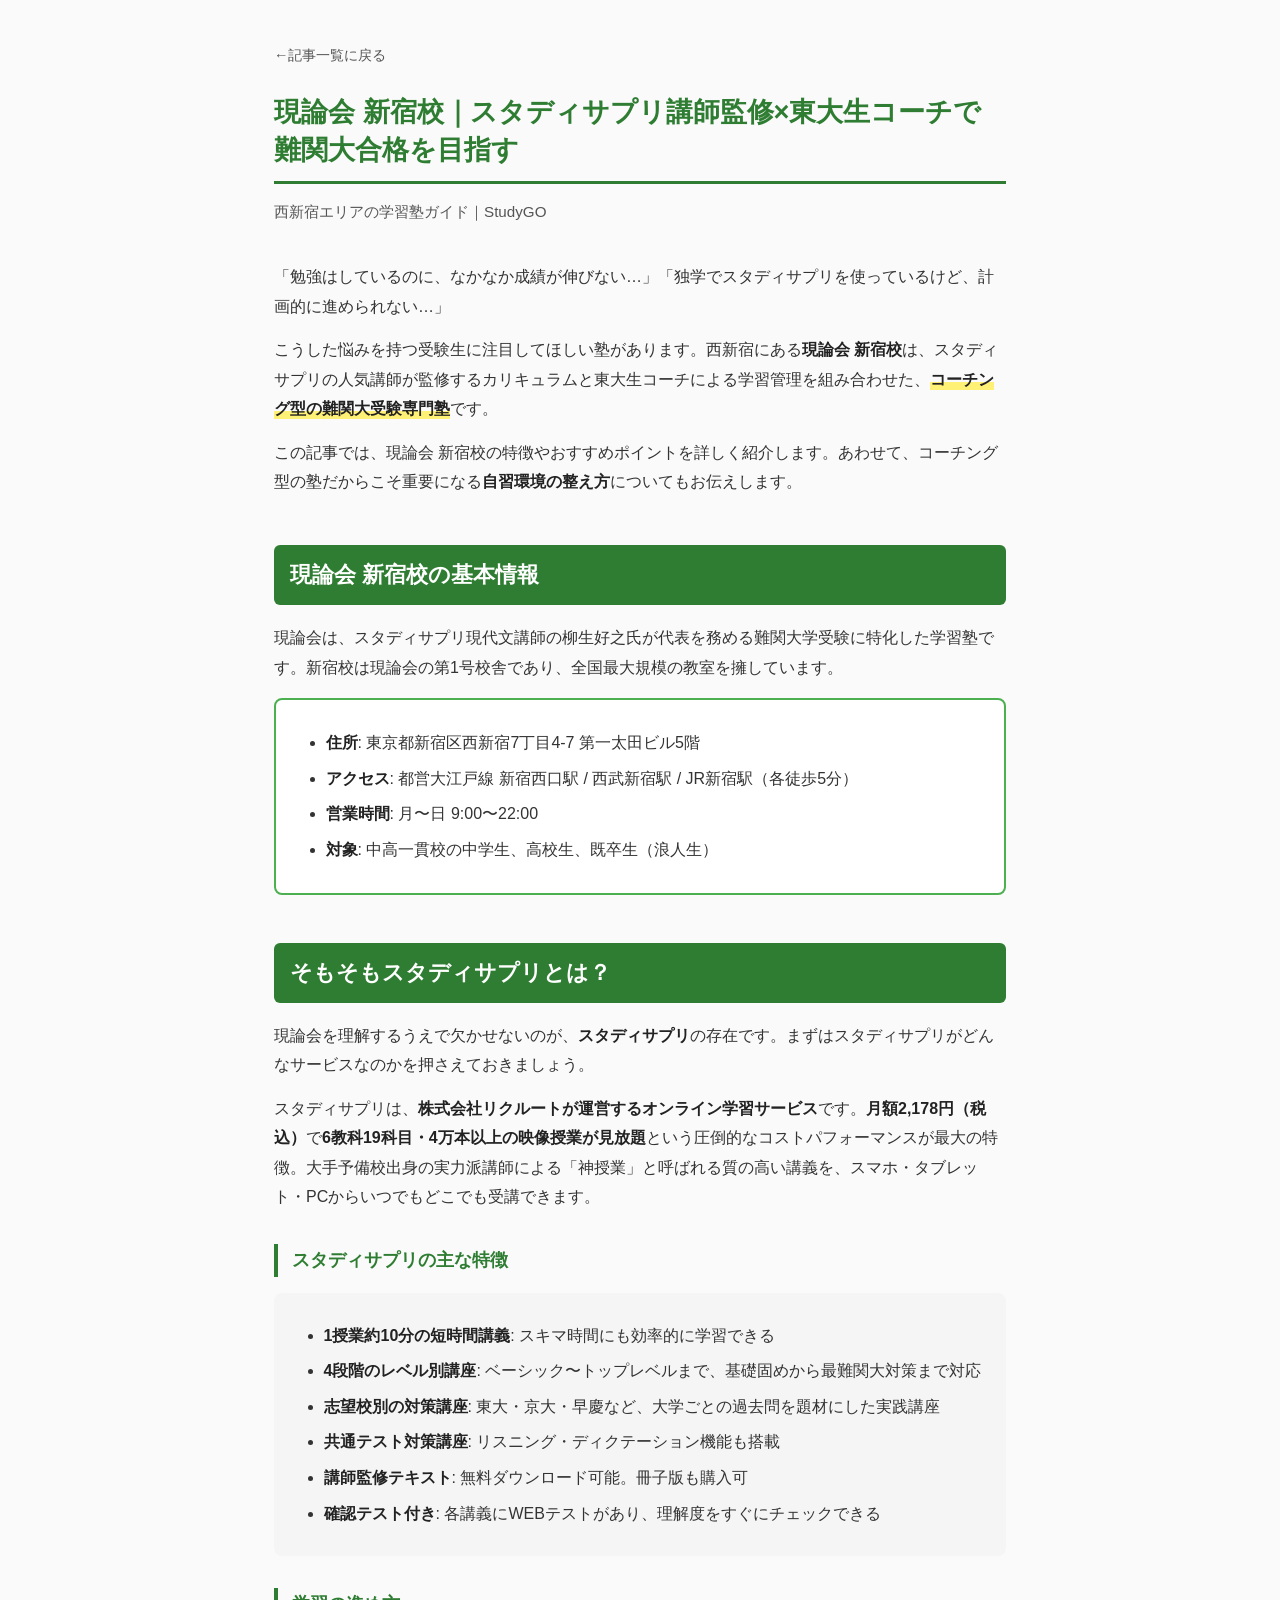
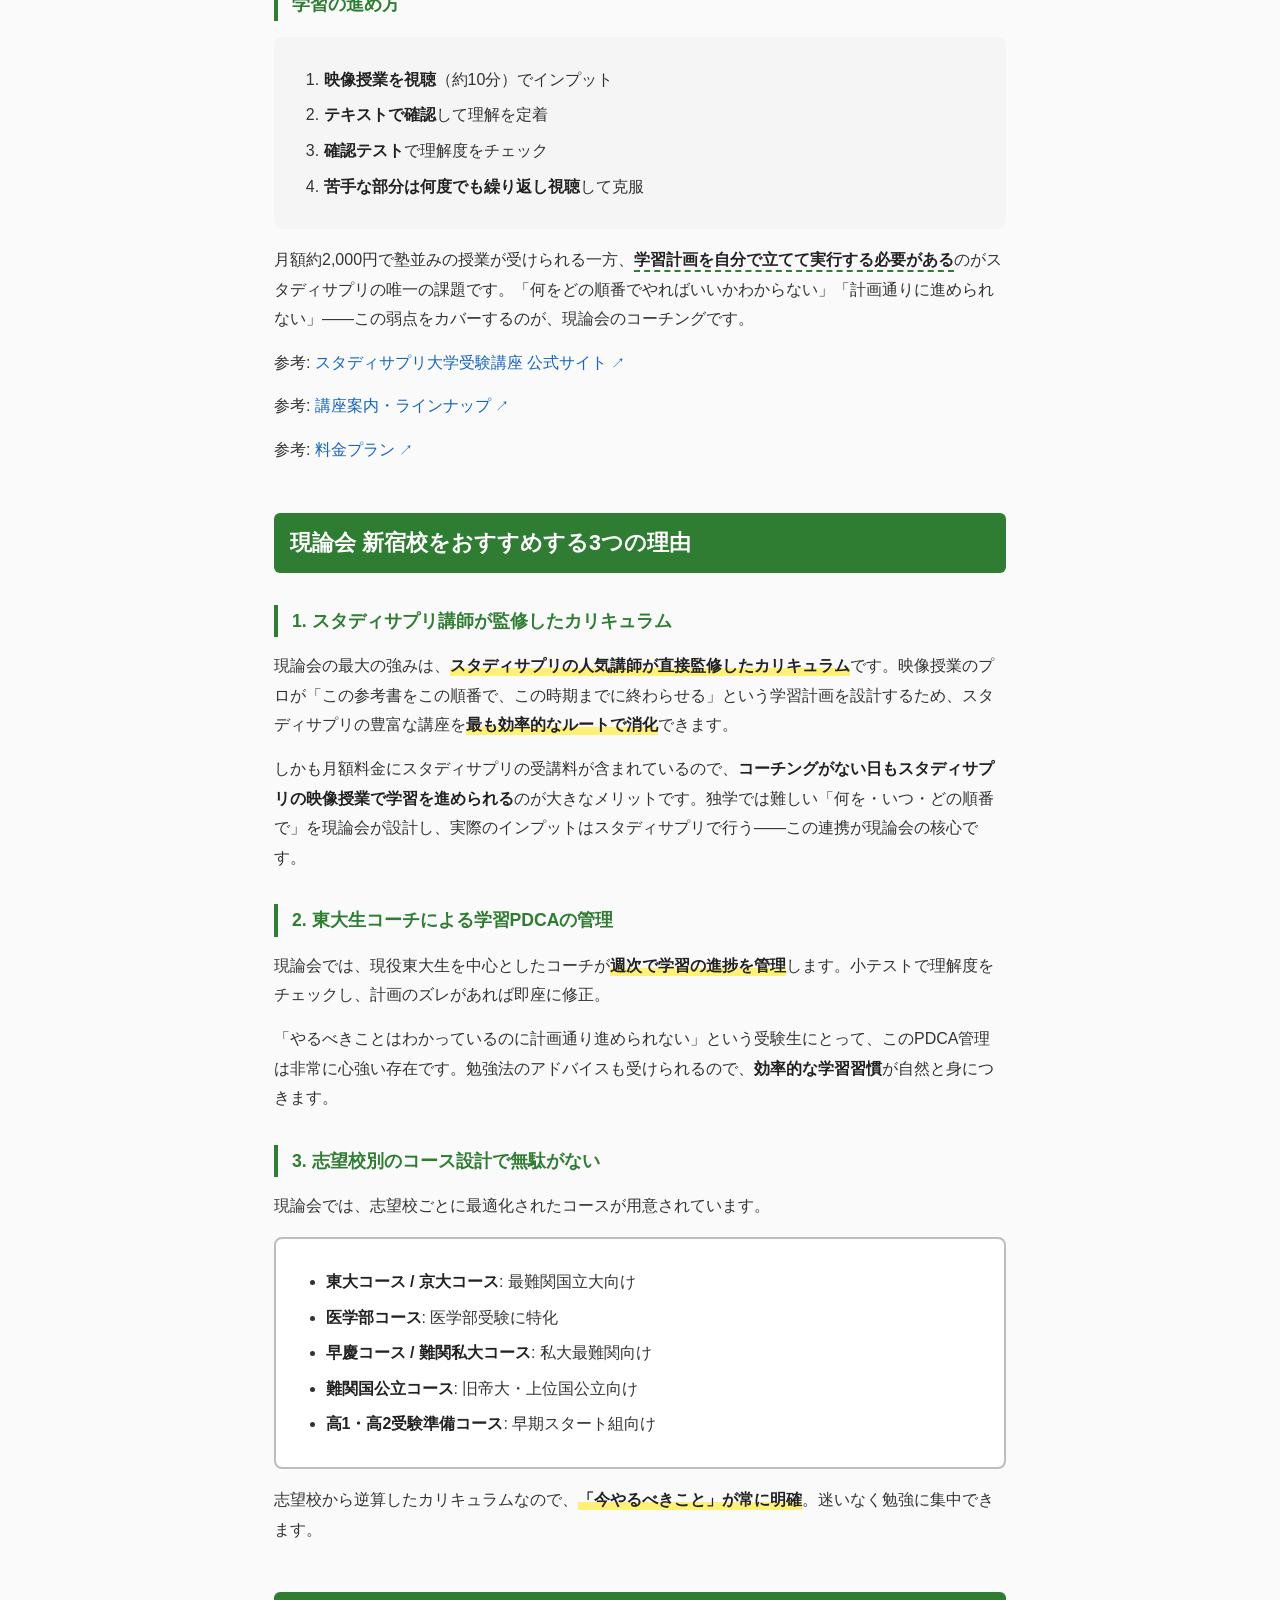
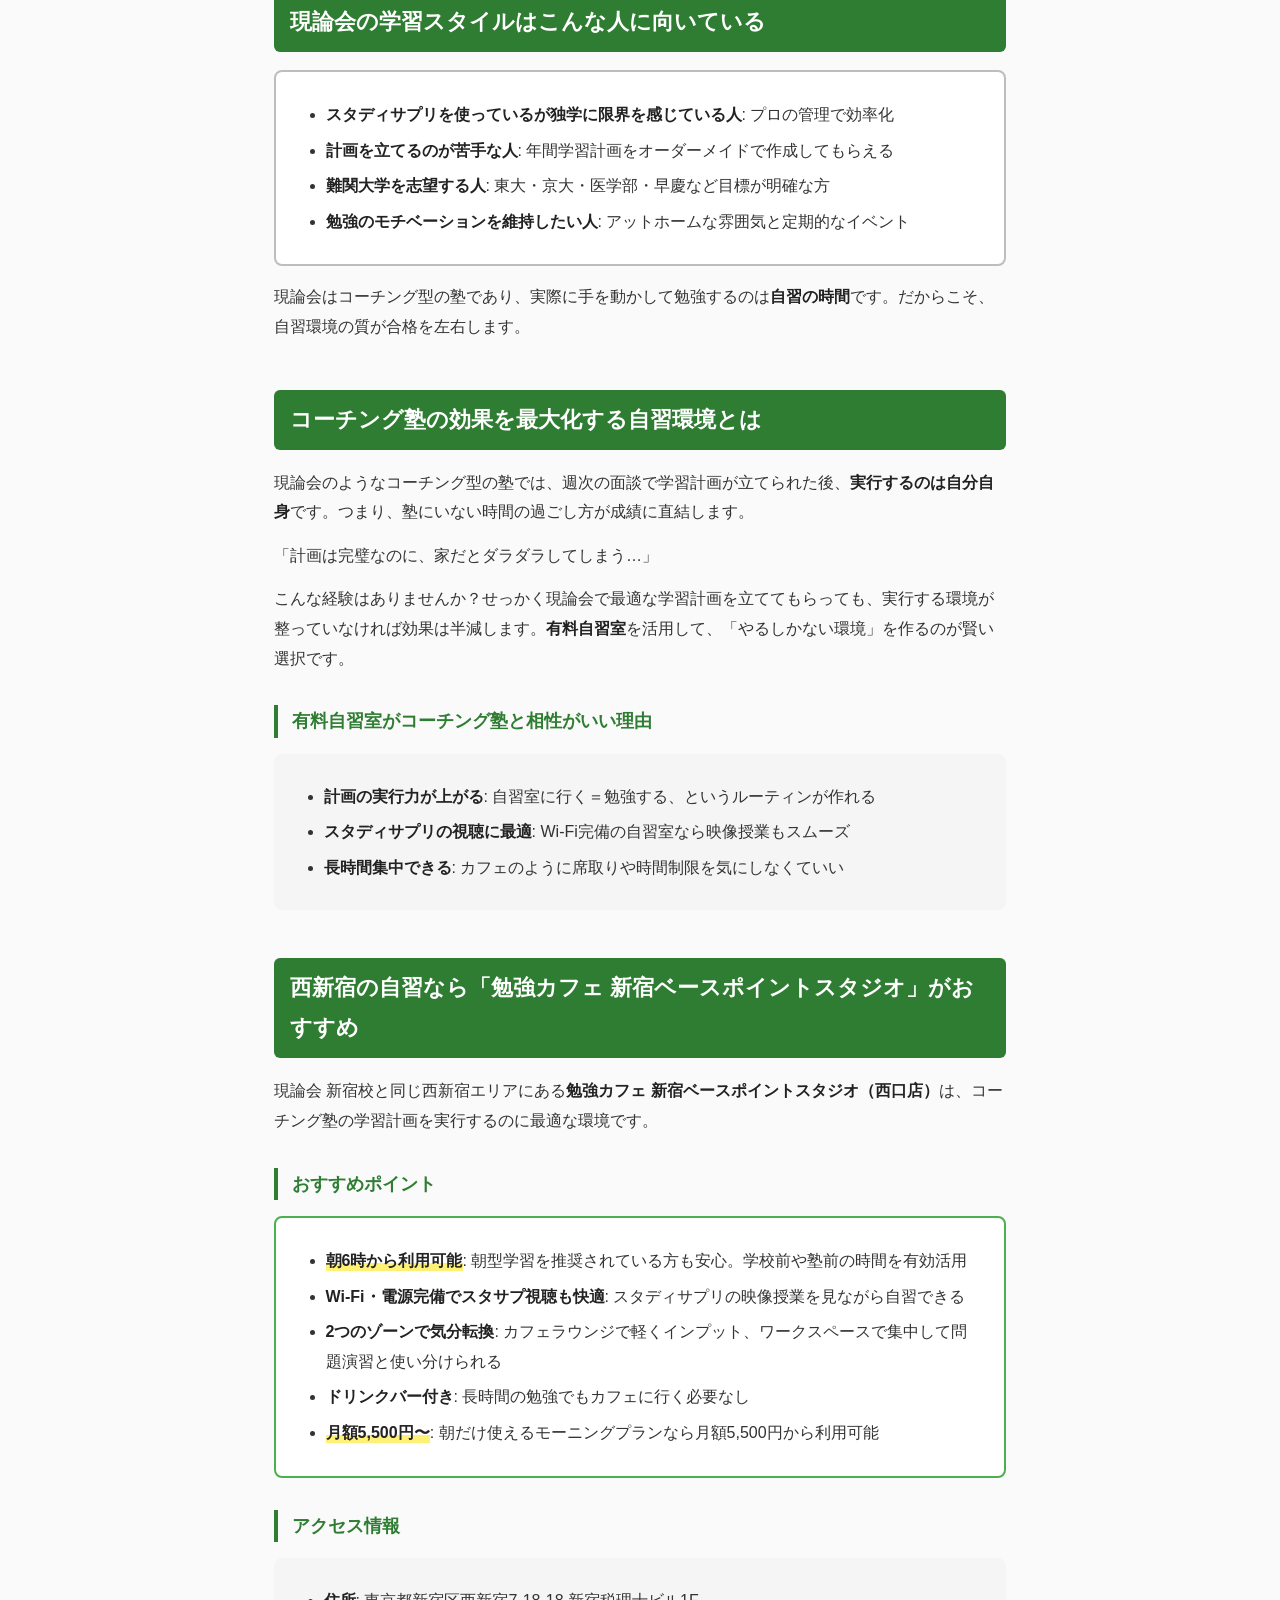
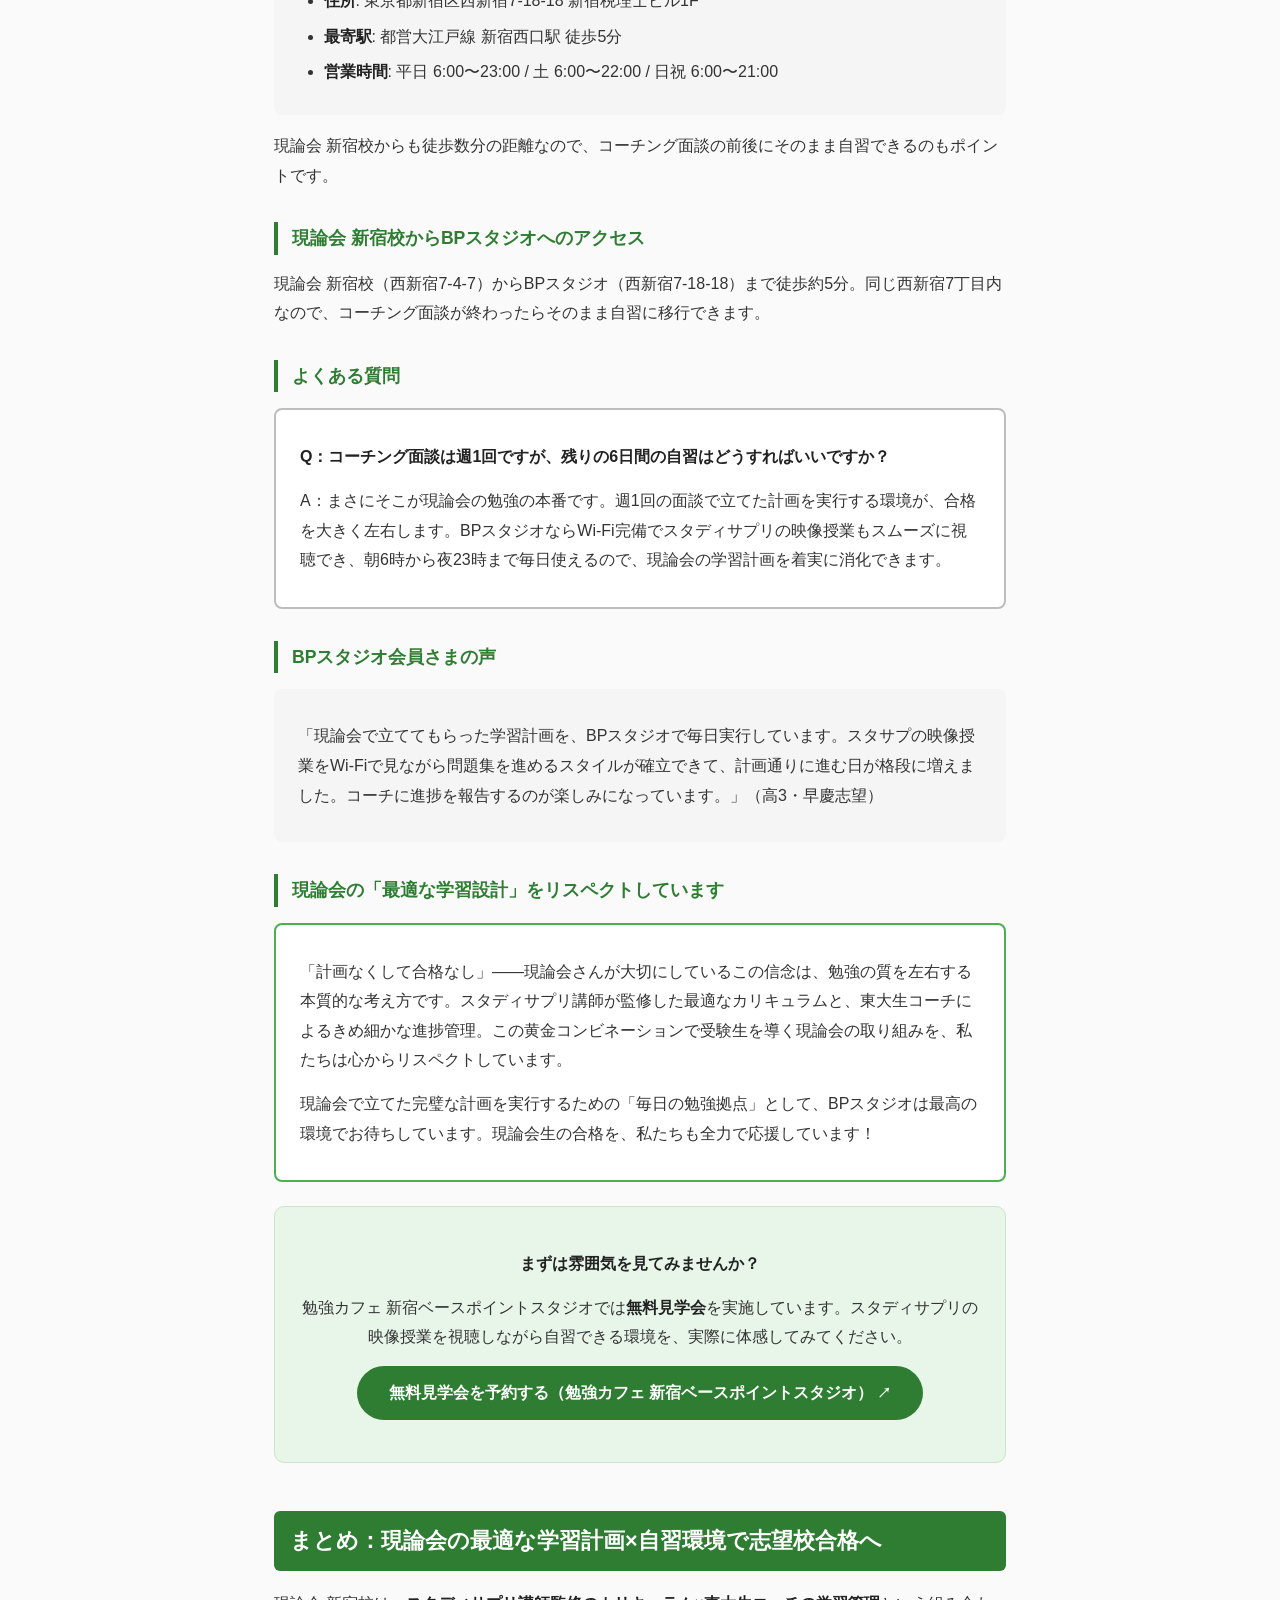
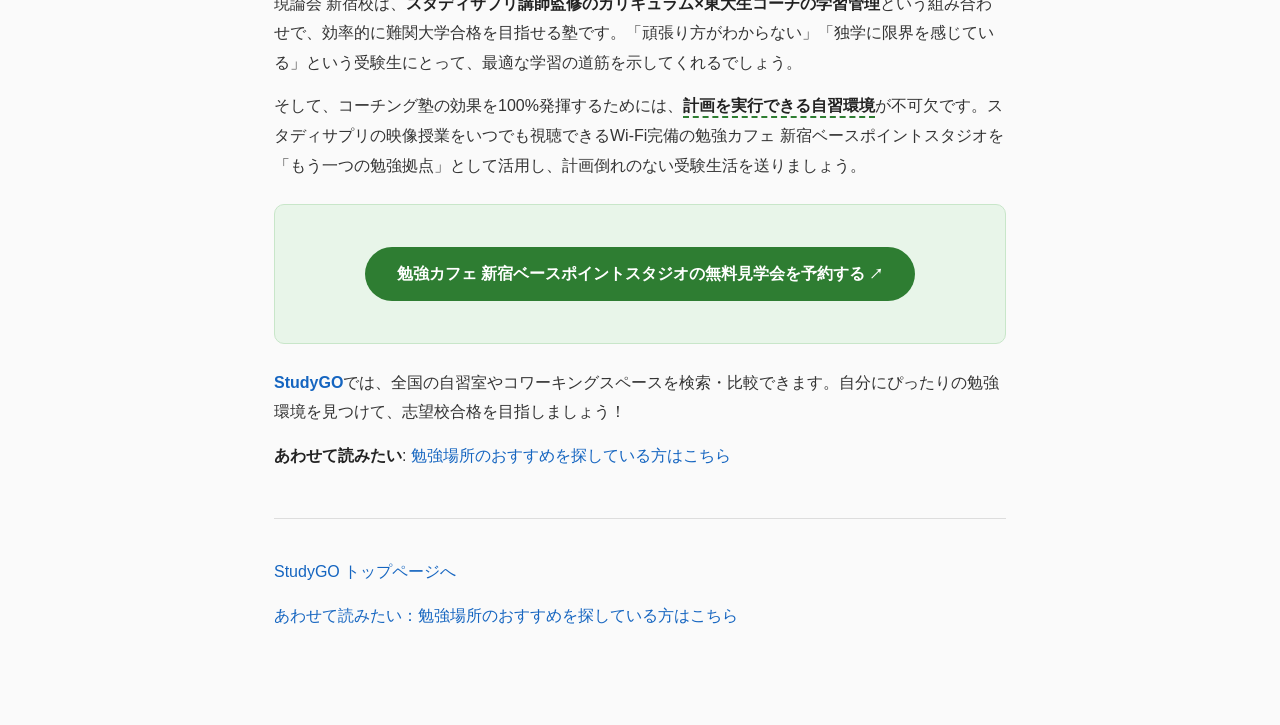
==== commit 1e8d1f8d: "Add feedback sections: route, Q&A, testimonial, support message 4記事にフィードバック反映: - BPスタジオまでのアクセス経路 - よ" ====
--- a/method-nishishinjuku-genronkai/index.html
+++ b/method-nishishinjuku-genronkai/index.html
@@ -159,6 +159,34 @@
 
 <p>現論会 新宿校からも徒歩数分の距離なので、コーチング面談の前後にそのまま自習できるのもポイントです。</p>
 
+<h3>現論会 新宿校からBPスタジオへのアクセス</h3>
+
+<p>現論会 新宿校（西新宿7-4-7）からBPスタジオ（西新宿7-18-18）まで徒歩約5分。同じ西新宿7丁目内なので、コーチング面談が終わったらそのまま自習に移行できます。</p>
+
+<!-- TODO: Googleマップのキャプチャや目印（新宿税理士ビルなど）を入れたルート図を挿入 -->
+
+<h3>よくある質問</h3>
+
+<div class="border_gray">
+<p><strong>Q：コーチング面談は週1回ですが、残りの6日間の自習はどうすればいいですか？</strong></p>
+
+<p>A：まさにそこが現論会の勉強の本番です。週1回の面談で立てた計画を実行する環境が、合格を大きく左右します。BPスタジオならWi-Fi完備でスタディサプリの映像授業もスムーズに視聴でき、朝6時から夜23時まで毎日使えるので、現論会の学習計画を着実に消化できます。</p>
+</div>
+
+<h3>BPスタジオ会員さまの声</h3>
+
+<div class="bg_gray">
+<p>「現論会で立ててもらった学習計画を、BPスタジオで毎日実行しています。スタサプの映像授業をWi-Fiで見ながら問題集を進めるスタイルが確立できて、計画通りに進む日が格段に増えました。コーチに進捗を報告するのが楽しみになっています。」（高3・早慶志望）</p>
+</div>
+
+<h3>現論会の「最適な学習設計」をリスペクトしています</h3>
+
+<div class="border_green">
+<p>「計画なくして合格なし」——現論会さんが大切にしているこの信念は、勉強の質を左右する本質的な考え方です。スタディサプリ講師が監修した最適なカリキュラムと、東大生コーチによるきめ細かな進捗管理。この黄金コンビネーションで受験生を導く現論会の取り組みを、私たちは心からリスペクトしています。</p>
+
+<p>現論会で立てた完璧な計画を実行するための「毎日の勉強拠点」として、BPスタジオは最高の環境でお待ちしています。現論会生の合格を、私たちも全力で応援しています！</p>
+</div>
+
 <div class="bg_green_light">
 <div class="alC">
 <p><strong>まずは雰囲気を見てみませんか？</strong></p>
